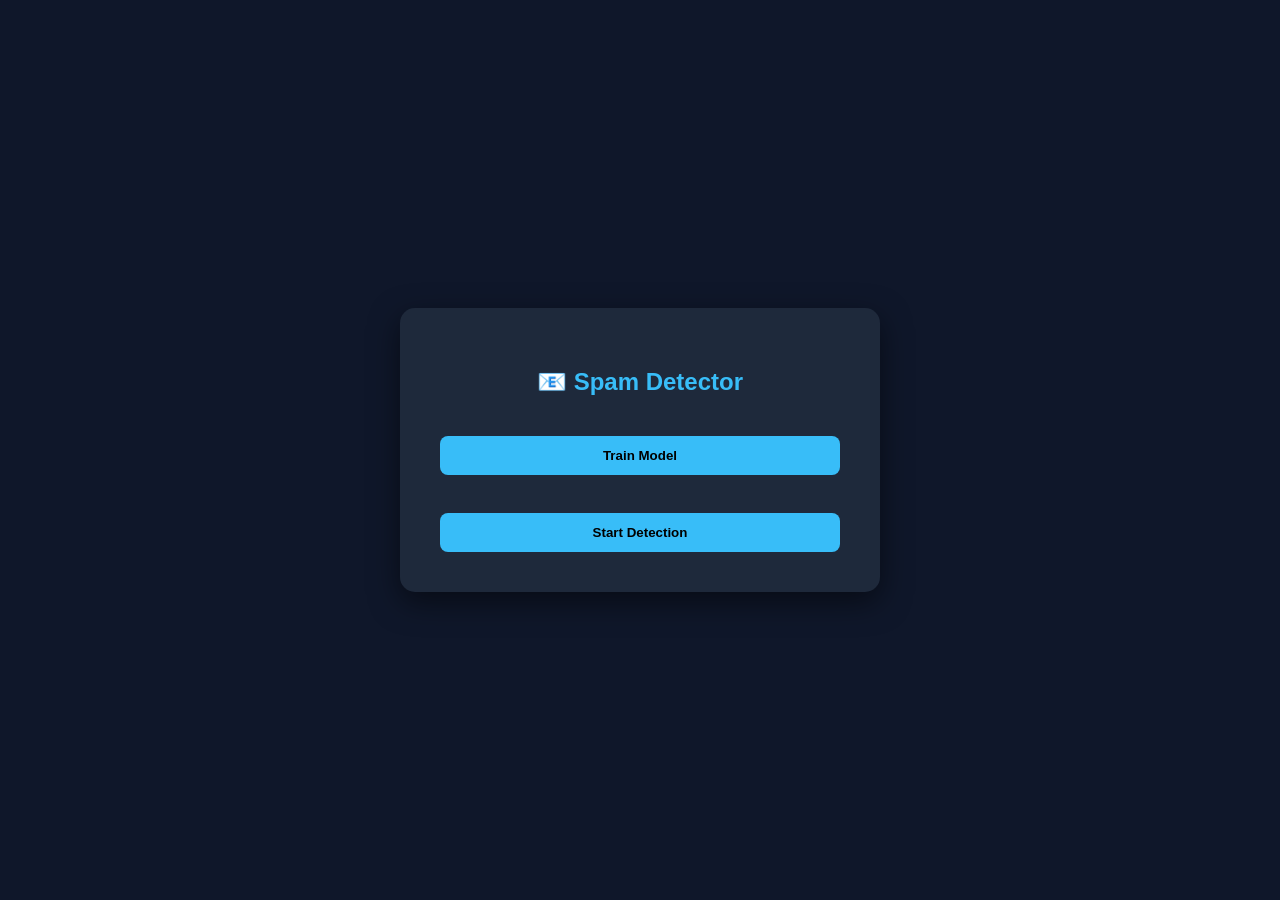
==== templates/index.html @ bad383aa "final prediction" ====
<!DOCTYPE html>
<html>
<head>
    <title>Spam Detector</title>
    <link rel="stylesheet" href="/static/css/style.css">
</head>
<body>

<div class="container">
    <div class="card">
        <h2>📧 Spam Detector</h2>

        <!-- TRAIN BUTTON -->
        <form action="/train" method="get">
            <button type="submit">Train Model</button>
        </form>

        <br>

        <!-- GO TO PREDICTION -->
        <form action="/predict" method="get">
            <button type="submit">Start Detection</button>
        </form>
    </div>
</div>

</body>
</html>
---- static/css/style.css ----
body {
  margin: 0;
  font-family: 'Segoe UI', sans-serif;
  background: #0f172a;
  color: white;
}

/* container */
.container {
  display: flex;
  justify-content: center;
  align-items: center;
  height: 100vh;
}

/* card */
.card {
  background: #1e293b;
  padding: 40px;
  border-radius: 15px;
  width: 400px;
  text-align: center;
  box-shadow: 0 10px 30px rgba(0,0,0,0.5);
}

/* title */
.card h2 {
  margin-bottom: 20px;
  color: #38bdf8;
}

/* input */
input {
  width: 100%;
  padding: 12px;
  border-radius: 8px;
  border: none;
  margin-top: 15px;
  outline: none;
}

/* button */
button {
  margin-top: 20px;
  padding: 12px;
  width: 100%;
  border: none;
  border-radius: 8px;
  background: #38bdf8;
  color: black;
  font-weight: bold;
  cursor: pointer;
}

button:hover {
  background: #0ea5e9;
}

/* result */
.result {
  margin-top: 20px;
  font-size: 20px;
}
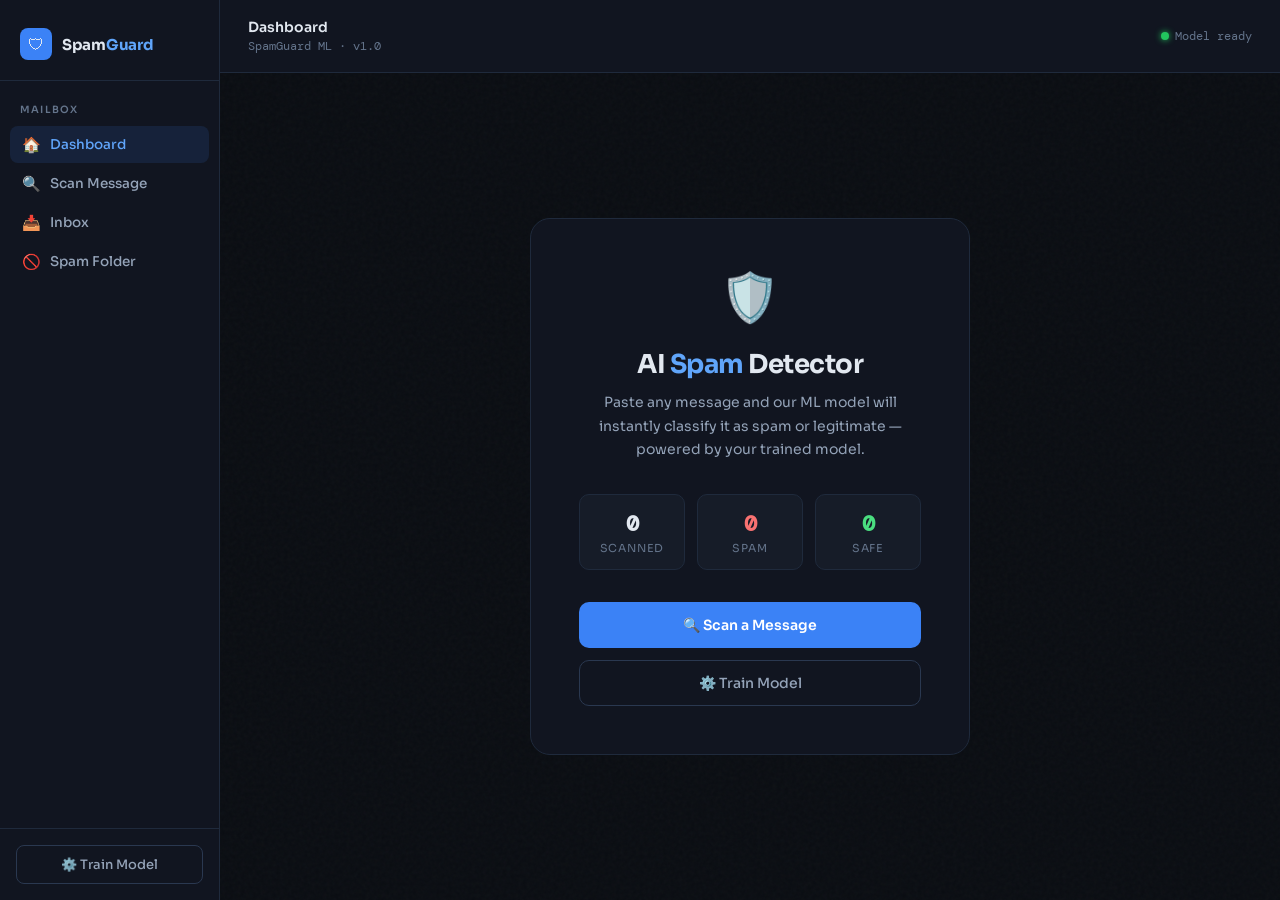
==== commit 533925dd: "final commit" ====
--- a/templates/index.html
+++ b/templates/index.html
@@ -1,28 +1,97 @@
 <!DOCTYPE html>
-<html>
+<html lang="en">
 <head>
-    <title>Spam Detector</title>
-    <link rel="stylesheet" href="/static/css/style.css">
+  <meta charset="UTF-8">
+  <meta name="viewport" content="width=device-width, initial-scale=1.0">
+  <title>SpamGuard — AI Spam Detector</title>
+  <link rel="stylesheet" href="/static/css/style.css">
 </head>
 <body>
 
-<div class="container">
-    <div class="card">
-        <h2>📧 Spam Detector</h2>
+<div class="app">
 
-        <!-- TRAIN BUTTON -->
-        <form action="/train" method="get">
-            <button type="submit">Train Model</button>
-        </form>
+  <!-- Sidebar -->
+  <aside class="sidebar">
+    <div class="sidebar-logo">
+      <div class="logo-mark">
+        <div class="logo-icon">🛡</div>
+        <div class="logo-text">Spam<span>Guard</span></div>
+      </div>
+    </div>
 
-        <br>
+    <nav class="sidebar-nav">
+      <div class="nav-label">Mailbox</div>
+      <a href="/" class="nav-item active">
+        <span class="icon">🏠</span> Dashboard
+      </a>
+      <a href="/predict" class="nav-item">
+        <span class="icon">🔍</span> Scan Message
+      </a>
+      <a href="/inbox" class="nav-item">
+        <span class="icon">📥</span> Inbox
+      </a>
+      <a href="/spam" class="nav-item">
+        <span class="icon">🚫</span> Spam Folder
+      </a>
+    </nav>
 
-        <!-- GO TO PREDICTION -->
-        <form action="/predict" method="get">
-            <button type="submit">Start Detection</button>
-        </form>
+    <div class="sidebar-bottom">
+      <a href="/train" class="train-btn">⚙️ Train Model</a>
     </div>
+  </aside>
+
+  <!-- Main -->
+  <main class="main">
+    <div class="topbar">
+      <div>
+        <div class="topbar-title">Dashboard</div>
+        <div class="topbar-sub">SpamGuard ML · v1.0</div>
+      </div>
+      <div style="font-size:12px; color:var(--muted); font-family:var(--mono);">
+        <span class="status-dot"></span>Model ready
+      </div>
+    </div>
+
+    <div class="index-main">
+      <div class="hero-card">
+        <span class="hero-icon">🛡️</span>
+        <h1 class="hero-title">AI <span>Spam</span> Detector</h1>
+        <p class="hero-sub">
+          Paste any message and our ML model will instantly classify it
+          as spam or legitimate — powered by your trained model.
+        </p>
+
+        <div class="stats-row">
+          <div class="stat-box">
+            <div class="stat-num" id="total-count">0</div>
+            <div class="stat-label">Scanned</div>
+          </div>
+          <div class="stat-box">
+            <div class="stat-num" id="spam-count" style="color:#f87171">0</div>
+            <div class="stat-label">Spam</div>
+          </div>
+          <div class="stat-box">
+            <div class="stat-num" id="safe-count" style="color:#4ade80">0</div>
+            <div class="stat-label">Safe</div>
+          </div>
+        </div>
+
+        <div class="hero-actions">
+          <a href="/predict" class="btn-primary">🔍 Scan a Message</a>
+          <a href="/train" class="btn-secondary">⚙️ Train Model</a>
+        </div>
+      </div>
+    </div>
+  </main>
 </div>
 
+<script>
+  // Load stats from localStorage
+  const msgs = JSON.parse(localStorage.getItem('sg_messages') || '[]');
+  document.getElementById('total-count').textContent = msgs.length;
+  document.getElementById('spam-count').textContent  = msgs.filter(m => m.type === 'spam').length;
+  document.getElementById('safe-count').textContent  = msgs.filter(m => m.type === 'safe').length;
+</script>
+
 </body>
-</html>+</html>
--- a/static/css/style.css
+++ b/static/css/style.css
@@ -1,63 +1,658 @@
+@import url('https://fonts.googleapis.com/css2?family=DM+Mono:wght@400;500&family=Sora:wght@300;400;500;600;700&display=swap');
+
+*, *::before, *::after { box-sizing: border-box; margin: 0; padding: 0; }
+
+:root {
+  --bg:        #0a0d12;
+  --surface:   #111520;
+  --surface2:  #161c28;
+  --border:    #1f2a3c;
+  --border2:   #2a3850;
+  --accent:    #3b82f6;
+  --accent2:   #60a5fa;
+  --danger:    #ef4444;
+  --danger-bg: #1f0a0a;
+  --safe:      #22c55e;
+  --safe-bg:   #071410;
+  --text:      #e2e8f0;
+  --muted:     #64748b;
+  --muted2:    #94a3b8;
+  --mono:      'DM Mono', monospace;
+  --sans:      'Sora', sans-serif;
+}
+
+html, body { height: 100%; }
+
 body {
-  margin: 0;
-  font-family: 'Segoe UI', sans-serif;
-  background: #0f172a;
+  font-family: var(--sans);
+  background: var(--bg);
+  color: var(--text);
+  min-height: 100vh;
+  overflow-x: hidden;
+}
+
+/* ── Noise overlay ─────────────────── */
+body::before {
+  content: '';
+  position: fixed;
+  inset: 0;
+  background-image: url("data:image/svg+xml,%3Csvg viewBox='0 0 256 256' xmlns='http://www.w3.org/2000/svg'%3E%3Cfilter id='noise'%3E%3CfeTurbulence type='fractalNoise' baseFrequency='0.9' numOctaves='4' stitchTiles='stitch'/%3E%3C/filter%3E%3Crect width='100%25' height='100%25' filter='url(%23noise)' opacity='0.03'/%3E%3C/svg%3E");
+  pointer-events: none;
+  z-index: 0;
+}
+
+/* ── App shell ─────────────────────── */
+.app {
+  display: flex;
+  height: 100vh;
+  position: relative;
+  z-index: 1;
+}
+
+/* ── Sidebar ───────────────────────── */
+.sidebar {
+  width: 220px;
+  min-width: 220px;
+  background: var(--surface);
+  border-right: 1px solid var(--border);
+  display: flex;
+  flex-direction: column;
+  padding: 0;
+}
+
+.sidebar-logo {
+  padding: 28px 20px 20px;
+  border-bottom: 1px solid var(--border);
+}
+
+.sidebar-logo .logo-mark {
+  display: flex;
+  align-items: center;
+  gap: 10px;
+}
+
+.logo-icon {
+  width: 32px;
+  height: 32px;
+  background: var(--accent);
+  border-radius: 8px;
+  display: flex;
+  align-items: center;
+  justify-content: center;
+  font-size: 16px;
+  flex-shrink: 0;
+}
+
+.logo-text {
+  font-size: 15px;
+  font-weight: 700;
+  letter-spacing: -0.3px;
+  color: var(--text);
+}
+
+.logo-text span {
+  color: var(--accent2);
+}
+
+.sidebar-nav {
+  padding: 16px 10px;
+  flex: 1;
+}
+
+.nav-label {
+  font-size: 10px;
+  font-weight: 600;
+  letter-spacing: 1.2px;
+  text-transform: uppercase;
+  color: var(--muted);
+  padding: 6px 10px;
+  margin-bottom: 4px;
+}
+
+.nav-item {
+  display: flex;
+  align-items: center;
+  gap: 10px;
+  padding: 9px 12px;
+  border-radius: 8px;
+  font-size: 13.5px;
+  font-weight: 500;
+  color: var(--muted2);
+  cursor: pointer;
+  transition: all 0.15s;
+  text-decoration: none;
+  margin-bottom: 2px;
+}
+
+.nav-item:hover { background: var(--surface2); color: var(--text); }
+.nav-item.active { background: rgba(59,130,246,0.12); color: var(--accent2); }
+
+.nav-item .icon { font-size: 15px; width: 18px; text-align: center; }
+
+.badge {
+  margin-left: auto;
+  background: var(--danger);
   color: white;
-}
-
-/* container */
-.container {
-  display: flex;
-  justify-content: center;
-  align-items: center;
-  height: 100vh;
-}
-
-/* card */
-.card {
-  background: #1e293b;
-  padding: 40px;
-  border-radius: 15px;
-  width: 400px;
+  font-size: 10px;
+  font-weight: 700;
+  font-family: var(--mono);
+  padding: 2px 6px;
+  border-radius: 20px;
+  min-width: 18px;
   text-align: center;
-  box-shadow: 0 10px 30px rgba(0,0,0,0.5);
-}
-
-/* title */
-.card h2 {
-  margin-bottom: 20px;
-  color: #38bdf8;
-}
-
-/* input */
-input {
+}
+
+.badge.blue { background: var(--accent); }
+
+.sidebar-bottom {
+  padding: 16px;
+  border-top: 1px solid var(--border);
+}
+
+.train-btn {
+  display: block;
   width: 100%;
-  padding: 12px;
+  padding: 10px 14px;
+  background: transparent;
+  border: 1px solid var(--border2);
   border-radius: 8px;
+  color: var(--muted2);
+  font-family: var(--sans);
+  font-size: 13px;
+  font-weight: 500;
+  cursor: pointer;
+  transition: all 0.15s;
+  text-align: center;
+  text-decoration: none;
+}
+
+.train-btn:hover {
+  background: var(--surface2);
+  border-color: var(--accent);
+  color: var(--accent2);
+}
+
+/* ── Main content ──────────────────── */
+.main {
+  flex: 1;
+  display: flex;
+  flex-direction: column;
+  overflow: hidden;
+}
+
+.topbar {
+  padding: 18px 28px;
+  border-bottom: 1px solid var(--border);
+  display: flex;
+  align-items: center;
+  justify-content: space-between;
+  background: var(--surface);
+}
+
+.topbar-title {
+  font-size: 14px;
+  font-weight: 600;
+  color: var(--text);
+}
+
+.topbar-sub {
+  font-size: 12px;
+  color: var(--muted);
+  font-family: var(--mono);
+  margin-top: 2px;
+}
+
+.status-dot {
+  width: 8px;
+  height: 8px;
+  border-radius: 50%;
+  background: var(--safe);
+  box-shadow: 0 0 6px var(--safe);
+  display: inline-block;
+  margin-right: 6px;
+  animation: pulse-dot 2s infinite;
+}
+
+@keyframes pulse-dot {
+  0%, 100% { opacity: 1; }
+  50% { opacity: 0.4; }
+}
+
+.content {
+  flex: 1;
+  overflow-y: auto;
+  padding: 28px;
+  display: flex;
+  flex-direction: column;
+  gap: 20px;
+}
+
+/* ── Compose / scan area ───────────── */
+.compose-card {
+  background: var(--surface);
+  border: 1px solid var(--border);
+  border-radius: 14px;
+  overflow: hidden;
+}
+
+.compose-header {
+  padding: 14px 20px;
+  border-bottom: 1px solid var(--border);
+  display: flex;
+  align-items: center;
+  gap: 10px;
+  font-size: 12.5px;
+  font-weight: 600;
+  color: var(--muted2);
+  letter-spacing: 0.3px;
+}
+
+.compose-header .dot {
+  width: 6px; height: 6px;
+  border-radius: 50%;
+  background: var(--accent);
+}
+
+.compose-body { padding: 20px; }
+
+.field-row {
+  display: flex;
+  align-items: center;
+  gap: 12px;
+  padding: 10px 0;
+  border-bottom: 1px solid var(--border);
+}
+
+.field-row:last-of-type { border-bottom: none; }
+
+.field-label {
+  font-size: 11.5px;
+  font-weight: 600;
+  color: var(--muted);
+  letter-spacing: 0.5px;
+  text-transform: uppercase;
+  min-width: 60px;
+  font-family: var(--mono);
+}
+
+.field-input {
+  flex: 1;
+  background: transparent;
   border: none;
-  margin-top: 15px;
   outline: none;
-}
-
-/* button */
-button {
-  margin-top: 20px;
-  padding: 12px;
+  color: var(--text);
+  font-family: var(--sans);
+  font-size: 14px;
+  padding: 4px 0;
+}
+
+.field-input::placeholder { color: var(--muted); }
+
+.message-area {
   width: 100%;
+  background: transparent;
+  border: none;
+  outline: none;
+  color: var(--text);
+  font-family: var(--sans);
+  font-size: 14px;
+  line-height: 1.7;
+  resize: none;
+  min-height: 100px;
+  padding: 14px 0 4px;
+}
+
+.message-area::placeholder { color: var(--muted); }
+
+.compose-footer {
+  padding: 14px 20px;
+  border-top: 1px solid var(--border);
+  display: flex;
+  align-items: center;
+  justify-content: space-between;
+}
+
+.scan-btn {
+  display: flex;
+  align-items: center;
+  gap: 8px;
+  padding: 10px 22px;
+  background: var(--accent);
   border: none;
   border-radius: 8px;
-  background: #38bdf8;
-  color: black;
-  font-weight: bold;
+  color: white;
+  font-family: var(--sans);
+  font-size: 13.5px;
+  font-weight: 600;
   cursor: pointer;
-}
-
-button:hover {
-  background: #0ea5e9;
-}
-
-/* result */
-.result {
-  margin-top: 20px;
-  font-size: 20px;
-}+  transition: all 0.15s;
+  letter-spacing: 0.2px;
+}
+
+.scan-btn:hover { background: #2563eb; transform: translateY(-1px); }
+.scan-btn:active { transform: translateY(0); }
+
+.char-count {
+  font-size: 11px;
+  font-family: var(--mono);
+  color: var(--muted);
+}
+
+/* ── Result banner ─────────────────── */
+.result-banner {
+  border-radius: 14px;
+  padding: 20px 24px;
+  display: flex;
+  align-items: center;
+  gap: 16px;
+  animation: slide-in 0.35s cubic-bezier(0.22,1,0.36,1);
+}
+
+@keyframes slide-in {
+  from { opacity: 0; transform: translateY(-10px); }
+  to   { opacity: 1; transform: translateY(0); }
+}
+
+.result-banner.spam {
+  background: var(--danger-bg);
+  border: 1px solid rgba(239,68,68,0.3);
+}
+
+.result-banner.safe {
+  background: var(--safe-bg);
+  border: 1px solid rgba(34,197,94,0.25);
+}
+
+.result-icon {
+  font-size: 28px;
+  flex-shrink: 0;
+}
+
+.result-text h3 {
+  font-size: 16px;
+  font-weight: 700;
+  margin-bottom: 3px;
+}
+
+.result-banner.spam .result-text h3 { color: #f87171; }
+.result-banner.safe .result-text h3 { color: #4ade80; }
+
+.result-text p {
+  font-size: 12.5px;
+  color: var(--muted2);
+  font-family: var(--mono);
+}
+
+.result-action {
+  margin-left: auto;
+  padding: 8px 16px;
+  border-radius: 7px;
+  font-family: var(--sans);
+  font-size: 12.5px;
+  font-weight: 600;
+  cursor: pointer;
+  border: none;
+  transition: all 0.15s;
+  text-decoration: none;
+  display: inline-flex;
+  align-items: center;
+  gap: 6px;
+}
+
+.result-banner.spam .result-action {
+  background: rgba(239,68,68,0.15);
+  color: #f87171;
+  border: 1px solid rgba(239,68,68,0.3);
+}
+
+.result-banner.spam .result-action:hover { background: rgba(239,68,68,0.25); }
+
+.result-banner.safe .result-action {
+  background: rgba(34,197,94,0.12);
+  color: #4ade80;
+  border: 1px solid rgba(34,197,94,0.25);
+}
+
+.result-banner.safe .result-action:hover { background: rgba(34,197,94,0.2); }
+
+/* ── Message list (inbox/spam) ─────── */
+.section-header {
+  display: flex;
+  align-items: center;
+  justify-content: space-between;
+  margin-bottom: 10px;
+}
+
+.section-title {
+  font-size: 12px;
+  font-weight: 600;
+  letter-spacing: 1px;
+  text-transform: uppercase;
+  color: var(--muted);
+  font-family: var(--mono);
+}
+
+.clear-btn {
+  font-size: 11px;
+  color: var(--muted);
+  background: none;
+  border: none;
+  cursor: pointer;
+  font-family: var(--mono);
+  padding: 3px 8px;
+  border-radius: 4px;
+  transition: all 0.15s;
+}
+
+.clear-btn:hover { color: var(--danger); background: rgba(239,68,68,0.08); }
+
+.message-list {
+  display: flex;
+  flex-direction: column;
+  gap: 6px;
+}
+
+.message-item {
+  background: var(--surface);
+  border: 1px solid var(--border);
+  border-radius: 10px;
+  padding: 12px 16px;
+  display: flex;
+  align-items: center;
+  gap: 12px;
+  animation: slide-in 0.3s ease;
+  transition: border-color 0.15s;
+}
+
+.message-item:hover { border-color: var(--border2); }
+
+.message-item.spam-item { border-left: 3px solid var(--danger); }
+.message-item.safe-item { border-left: 3px solid var(--safe); }
+
+.msg-icon { font-size: 16px; flex-shrink: 0; }
+
+.msg-body { flex: 1; min-width: 0; }
+
+.msg-text {
+  font-size: 13.5px;
+  color: var(--text);
+  white-space: nowrap;
+  overflow: hidden;
+  text-overflow: ellipsis;
+  margin-bottom: 3px;
+}
+
+.msg-meta {
+  font-size: 11px;
+  color: var(--muted);
+  font-family: var(--mono);
+}
+
+.msg-badge {
+  font-size: 10px;
+  font-weight: 700;
+  font-family: var(--mono);
+  padding: 3px 8px;
+  border-radius: 20px;
+  flex-shrink: 0;
+}
+
+.msg-badge.spam { background: rgba(239,68,68,0.15); color: #f87171; }
+.msg-badge.safe { background: rgba(34,197,94,0.12); color: #4ade80; }
+
+/* ── Empty state ───────────────────── */
+.empty-state {
+  text-align: center;
+  padding: 28px;
+  color: var(--muted);
+  font-size: 13px;
+  font-family: var(--mono);
+  border: 1px dashed var(--border);
+  border-radius: 10px;
+}
+
+/* ── Index page ────────────────────── */
+.index-main {
+  flex: 1;
+  display: flex;
+  align-items: center;
+  justify-content: center;
+  padding: 40px;
+}
+
+.hero-card {
+  background: var(--surface);
+  border: 1px solid var(--border);
+  border-radius: 20px;
+  padding: 48px;
+  max-width: 440px;
+  width: 100%;
+  text-align: center;
+}
+
+.hero-icon {
+  font-size: 48px;
+  margin-bottom: 20px;
+  display: block;
+}
+
+.hero-title {
+  font-size: 26px;
+  font-weight: 700;
+  letter-spacing: -0.5px;
+  margin-bottom: 10px;
+}
+
+.hero-title span { color: var(--accent2); }
+
+.hero-sub {
+  font-size: 14px;
+  color: var(--muted2);
+  line-height: 1.7;
+  margin-bottom: 32px;
+}
+
+.hero-actions { display: flex; flex-direction: column; gap: 12px; }
+
+.btn-primary {
+  display: flex;
+  align-items: center;
+  justify-content: center;
+  gap: 8px;
+  padding: 14px 24px;
+  background: var(--accent);
+  border: none;
+  border-radius: 10px;
+  color: white;
+  font-family: var(--sans);
+  font-size: 14px;
+  font-weight: 600;
+  cursor: pointer;
+  transition: all 0.15s;
+  text-decoration: none;
+}
+
+.btn-primary:hover { background: #2563eb; transform: translateY(-1px); }
+
+.btn-secondary {
+  display: flex;
+  align-items: center;
+  justify-content: center;
+  gap: 8px;
+  padding: 13px 24px;
+  background: transparent;
+  border: 1px solid var(--border2);
+  border-radius: 10px;
+  color: var(--muted2);
+  font-family: var(--sans);
+  font-size: 14px;
+  font-weight: 500;
+  cursor: pointer;
+  transition: all 0.15s;
+  text-decoration: none;
+}
+
+.btn-secondary:hover {
+  border-color: var(--accent);
+  color: var(--accent2);
+  background: rgba(59,130,246,0.05);
+}
+
+.stats-row {
+  display: flex;
+  gap: 12px;
+  margin-bottom: 32px;
+}
+
+.stat-box {
+  flex: 1;
+  background: var(--surface2);
+  border: 1px solid var(--border);
+  border-radius: 10px;
+  padding: 14px;
+}
+
+.stat-num {
+  font-size: 22px;
+  font-weight: 700;
+  font-family: var(--mono);
+  color: var(--text);
+  margin-bottom: 3px;
+}
+
+.stat-label {
+  font-size: 11px;
+  color: var(--muted);
+  text-transform: uppercase;
+  letter-spacing: 0.8px;
+}
+
+/* ── Scrollbar ─────────────────────── */
+::-webkit-scrollbar { width: 6px; }
+::-webkit-scrollbar-track { background: transparent; }
+::-webkit-scrollbar-thumb { background: var(--border2); border-radius: 3px; }
+::-webkit-scrollbar-thumb:hover { background: var(--muted); }
+
+/* ── Training page ─────────────────── */
+.training-state {
+  display: flex;
+  align-items: center;
+  gap: 10px;
+  padding: 14px 20px;
+  background: rgba(59,130,246,0.08);
+  border: 1px solid rgba(59,130,246,0.2);
+  border-radius: 10px;
+  font-size: 13.5px;
+  color: var(--accent2);
+}
+
+.spinner {
+  width: 16px; height: 16px;
+  border: 2px solid rgba(59,130,246,0.3);
+  border-top-color: var(--accent);
+  border-radius: 50%;
+  animation: spin 0.8s linear infinite;
+  flex-shrink: 0;
+}
+
+@keyframes spin { to { transform: rotate(360deg); } }
